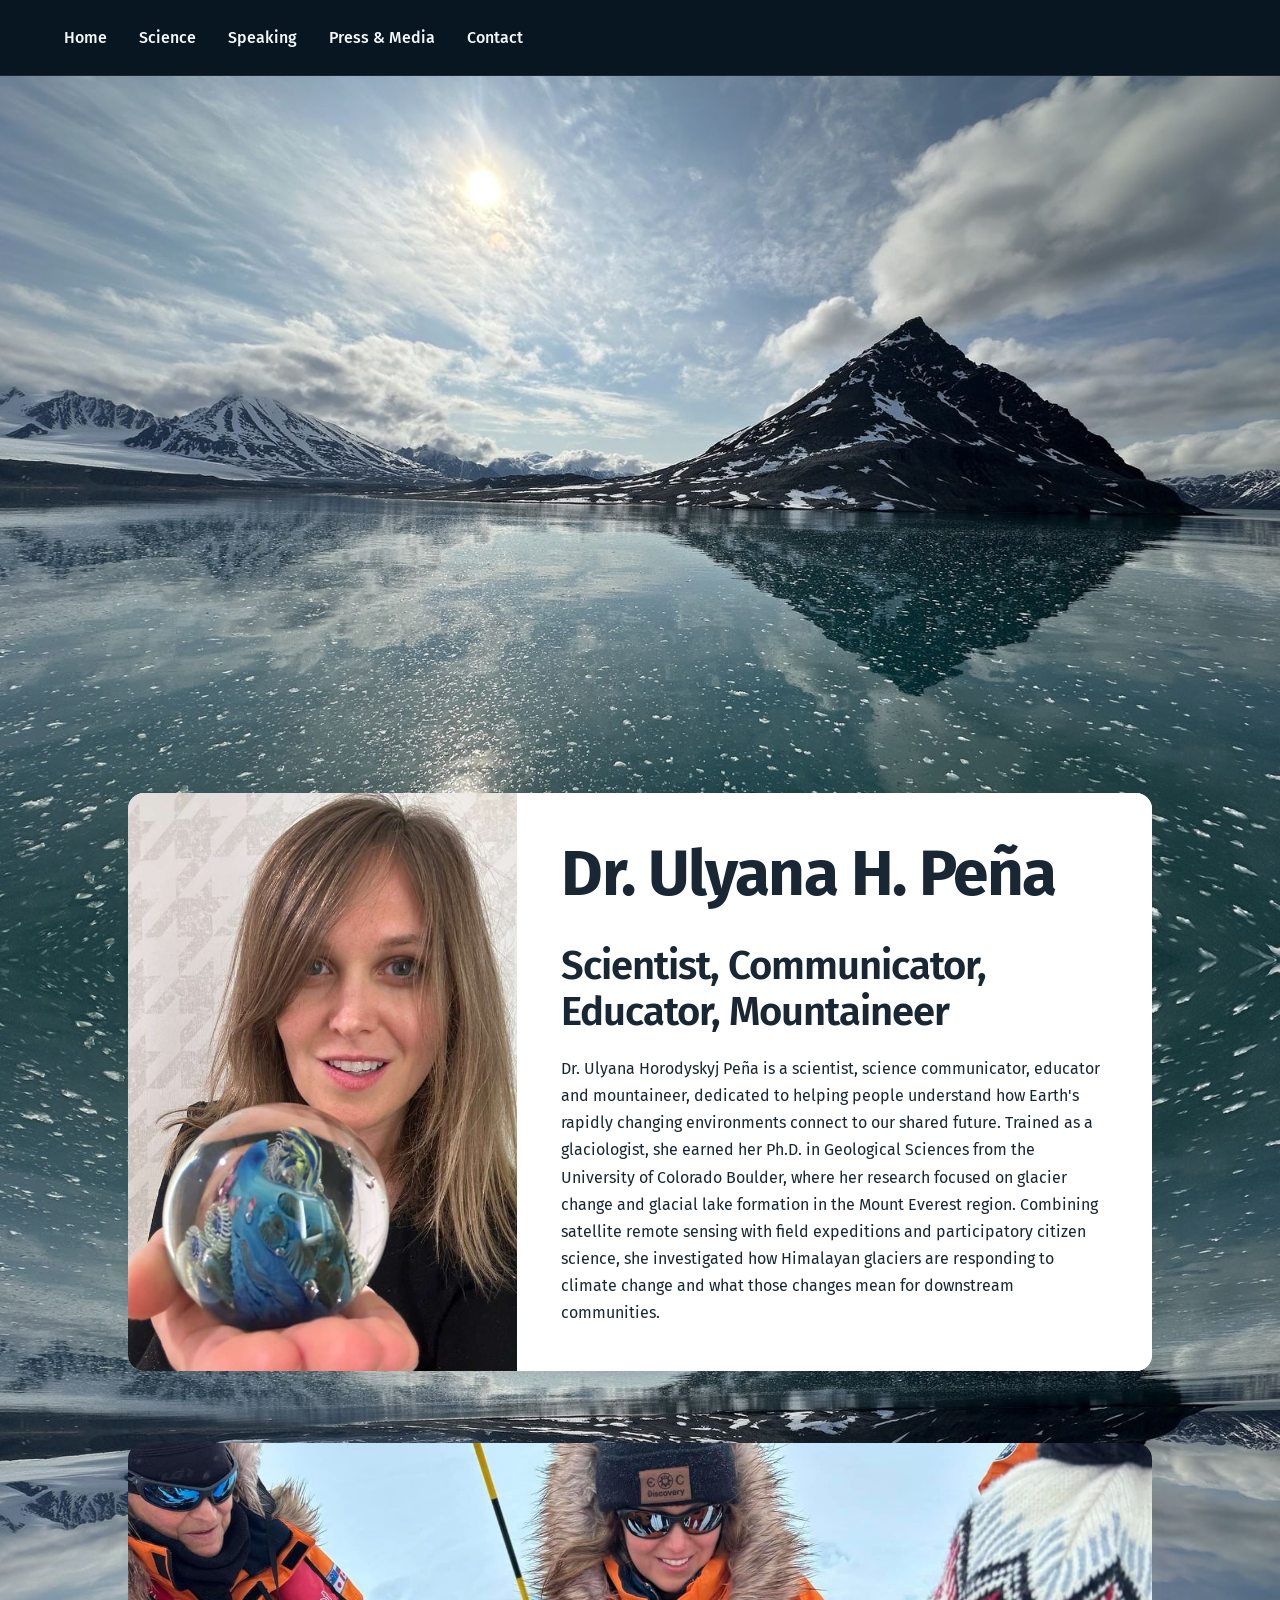
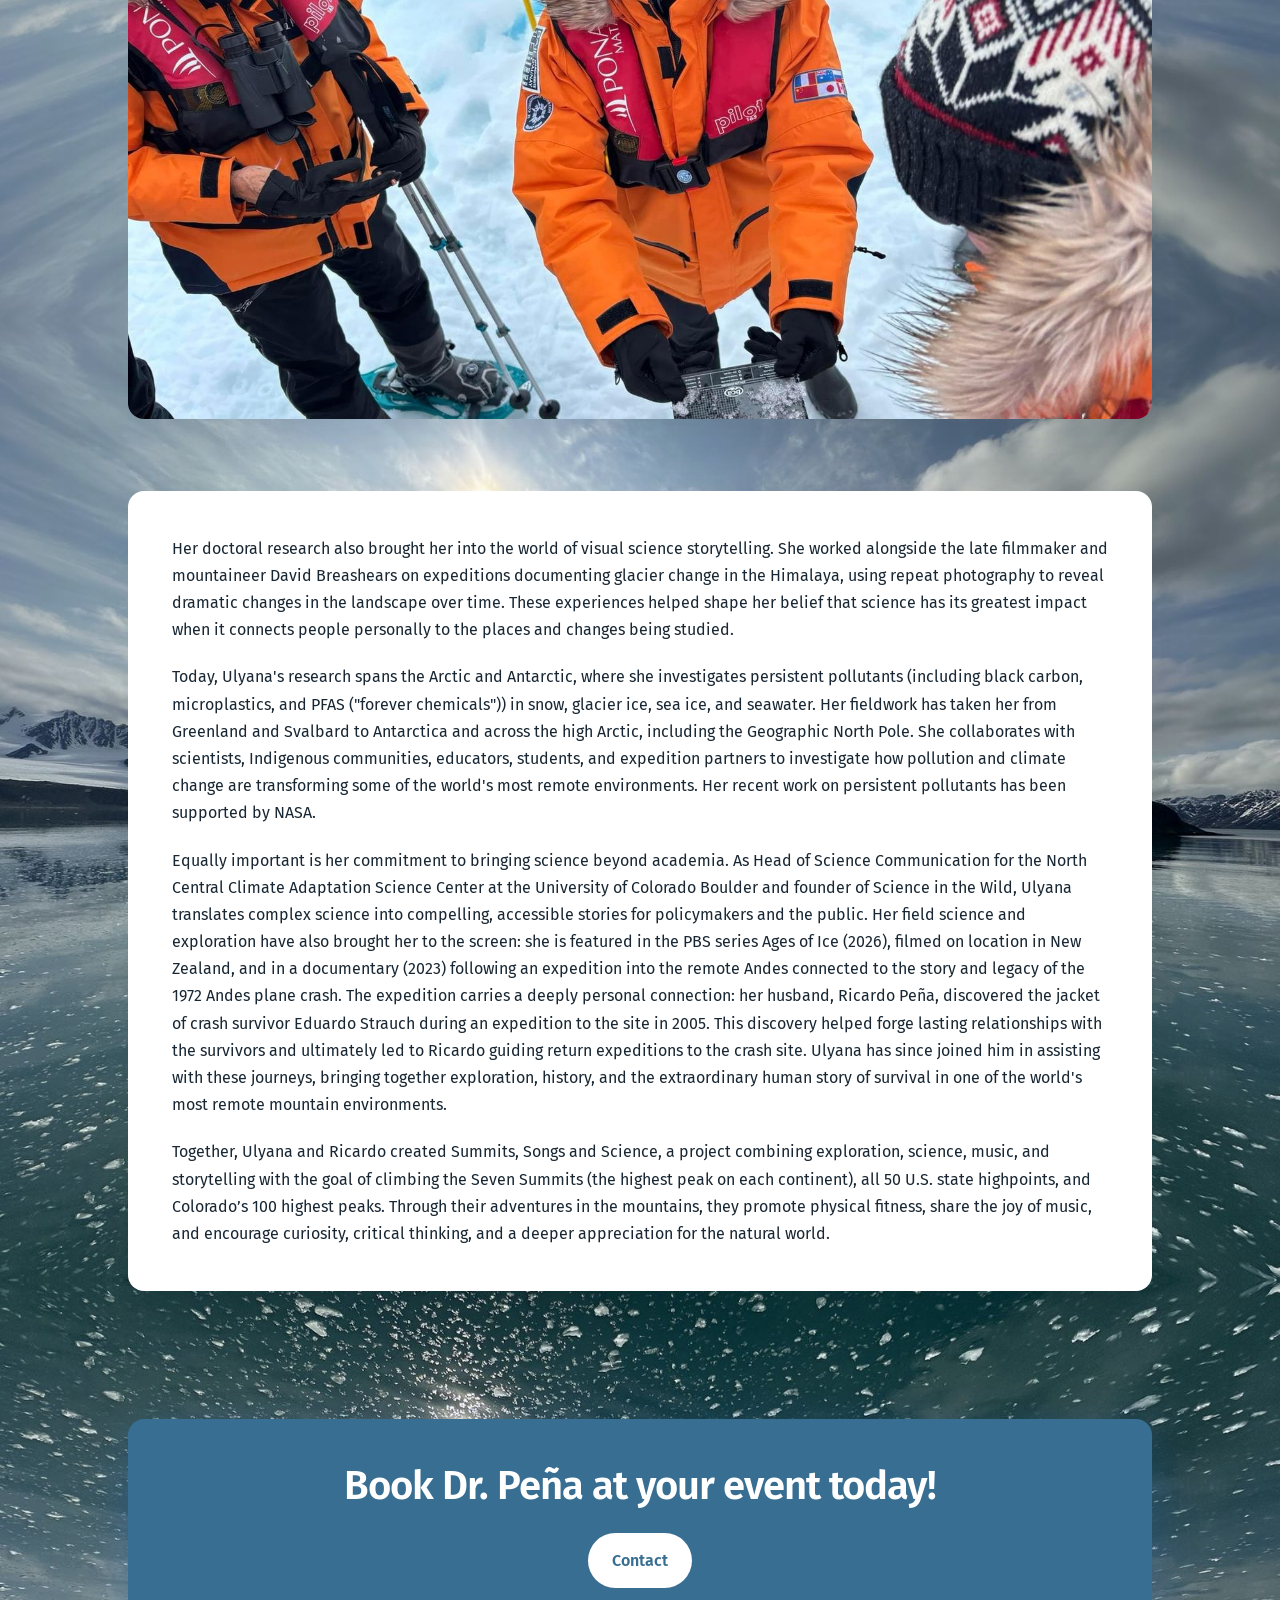
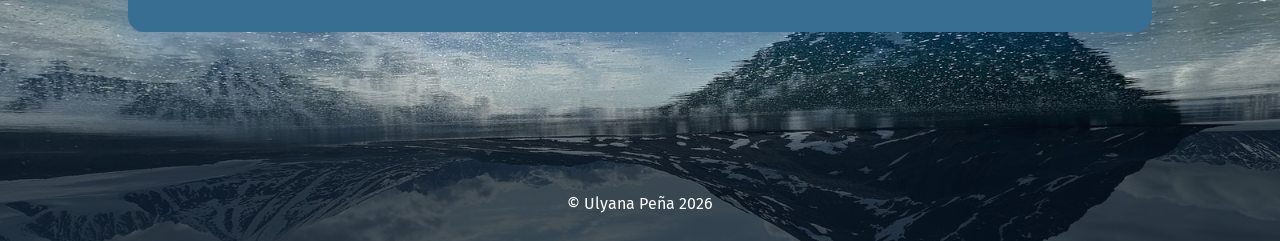
==== index.html @ f9adf06c "Contact and Home page updated and small imgs Co-authored-by: Cursor <cursoragent@cursor.com>" ====
<!DOCTYPE html>
<html lang="en">
<head>
    <meta charset="UTF-8">
    <meta name="viewport" content="width=device-width, initial-scale=1.0">
    <title>Ulyana H Peña</title>
    <link rel="preconnect" href="https://fonts.googleapis.com">
    <link rel="preconnect" href="https://fonts.gstatic.com" crossorigin>
    <link href="https://fonts.googleapis.com/css2?family=Fira+Sans:ital,wght@0,100;0,200;0,300;0,400;0,500;0,600;0,700;0,800;0,900;1,100;1,200;1,300;1,400;1,500;1,600;1,700;1,800;1,900&display=swap" rel="stylesheet">
    <link rel="stylesheet" href="styles.css">
</head>
<body id="home">
   <nav>
        <a href="index.html">Home</a>
        <a href="science.html">Science</a>
        <a href="speaking.html">Speaking</a>
        <a href="press-and-media.html">Press &amp; Media</a>
        <a href="contact.html">Contact</a>
   </nav>
   <main>
        <section class="about block-container">
            <article class="photo-text-block">
                <div class="photo-block">
                    <img src="img/small/home-ulyana.jpg" alt="Dr. Ulyana Peña holding a glass globe">
                </div>
                <div class="text-block">
                    <h1>Dr. Ulyana H. Peña</h1>
                    <h2>Scientist, Communicator, Educator, Mountaineer</h2>
                    <p>Dr. Ulyana Horodyskyj Peña is a scientist, science communicator, educator and mountaineer, dedicated to helping people understand how Earth's rapidly changing environments connect to our shared future. Trained as a glaciologist, she earned her Ph.D. in Geological Sciences from the University of Colorado Boulder, where her research focused on glacier change and glacial lake formation in the Mount Everest region. Combining satellite remote sensing with field expeditions and participatory citizen science, she investigated how Himalayan glaciers are responding to climate change and what those changes mean for downstream communities.</p>
                </div>
            </article>

            <div class="photo-block">
                <img src="img/small/home-sampling.jpg" alt="Researchers collecting samples on Arctic sea ice">
            </div>

            <article class="text-block">
                <p>Her doctoral research also brought her into the world of visual science storytelling. She worked alongside the late filmmaker and mountaineer David Breashears on expeditions documenting glacier change in the Himalaya, using repeat photography to reveal dramatic changes in the landscape over time. These experiences helped shape her belief that science has its greatest impact when it connects people personally to the places and changes being studied.</p>
                <p>Today, Ulyana's research spans the Arctic and Antarctic, where she investigates persistent pollutants (including black carbon, microplastics, and PFAS ("forever chemicals")) in snow, glacier ice, sea ice, and seawater. Her fieldwork has taken her from Greenland and Svalbard to Antarctica and across the high Arctic, including the Geographic North Pole. She collaborates with scientists, Indigenous communities, educators, students, and expedition partners to investigate how pollution and climate change are transforming some of the world's most remote environments. Her recent work on persistent pollutants has been supported by NASA.</p>
                <p>Equally important is her commitment to bringing science beyond academia. As Head of Science Communication for the North Central Climate Adaptation Science Center at the University of Colorado Boulder and founder of Science in the Wild, Ulyana translates complex science into compelling, accessible stories for policymakers and the public. Her field science and exploration have also brought her to the screen: she is featured in the PBS series Ages of Ice (2026), filmed on location in New Zealand, and in a documentary (2023) following an expedition into the remote Andes connected to the story and legacy of the 1972 Andes plane crash. The expedition carries a deeply personal connection: her husband, Ricardo Peña, discovered the jacket of crash survivor Eduardo Strauch during an expedition to the site in 2005. This discovery helped forge lasting relationships with the survivors and ultimately led to Ricardo guiding return expeditions to the crash site. Ulyana has since joined him in assisting with these journeys, bringing together exploration, history, and the extraordinary human story of survival in one of the world's most remote mountain environments.</p>
                <p>Together, Ulyana and Ricardo created Summits, Songs and Science, a project combining exploration, science, music, and storytelling with the goal of climbing the Seven Summits (the highest peak on each continent), all 50 U.S. state highpoints, and Colorado’s 100 highest peaks. Through their adventures in the mountains, they promote physical fitness, share the joy of music, and encourage curiosity, critical thinking, and a deeper appreciation for the natural world.</p>
            </article>
        </section>
        <section class="card booking-card">
            <h2>Book Dr. Peña at your event today!</h2>
            <form action="contact.html">
                <button class="button" type="submit">Contact</button>
            </form>
        </section>
   </main>
   <footer>
        <p>&copy; Ulyana Peña 2026</p>
   </footer>
    
</body>
</html>
---- styles.css ----
:root {
    --color-deep-sky-blue: #386e92;
    --card-background: #ffffff;
    --card-radius: 1rem;
    --card-shadow: 0 0.75rem 2.5rem rgba(24, 39, 51, 0.07);
    --content-width: 72rem;
    --page-gutter: clamp(1.25rem, 5vw, 4rem);
    --section-spacing: clamp(4rem, 8vw, 7rem);
}

*,
*::before,
*::after {
    box-sizing: border-box;
}

html {
    line-height: 1.7;
}

body {
    display: flex;
    min-height: 100vh;
    flex-direction: column;
    margin: 0;
    color: #182733;
    background: #f6f7f8;
    font-family: "Fira Sans", sans-serif;
    font-size: 1rem;
    font-weight: 400;
}

nav {
    display: flex;
    flex-wrap: wrap;
    gap: 1rem 2rem;
    align-items: center;
    padding: 1.5rem max(var(--page-gutter), calc((100% - var(--content-width)) / 2));
    background: #081622;
    border-bottom: 1px solid rgba(255, 255, 255, 0.08);
}

nav a {
    color: #f5f8fa;
    font-weight: 500;
    text-decoration: none;
}

nav a:hover,
nav a:focus-visible {
    color: #82cfff;
}

main {
    flex: 1;
    width: min(100% - (2 * var(--page-gutter)), var(--content-width));
    margin-inline: auto;
    padding-block: var(--section-spacing);
}

main > section + section,
.science > section + section,
.press > section + section {
    margin-top: var(--section-spacing);
}

h1,
h2,
h3 {
    margin-top: 0;
    line-height: 1.15;
    letter-spacing: -0.025em;
}

h1 {
    margin-bottom: 2rem;
    font-size: clamp(2.5rem, 7vw, 4.5rem);
    font-weight: 700;
}

h2 {
    margin-bottom: 1.25rem;
    font-size: clamp(1.75rem, 4vw, 2.5rem);
    font-weight: 600;
}

h3 {
    margin-bottom: 1rem;
    font-size: clamp(1.25rem, 2.5vw, 1.6rem);
    font-weight: 600;
}

p,
ul {
    margin-top: 0;
    margin-bottom: 1.25rem;
}

li + li {
    margin-top: 1rem;
}

a {
    color: var(--color-deep-sky-blue);
    text-underline-offset: 0.2em;
}

footer {
    position: relative;
    padding: 1.5rem var(--page-gutter);
    color: #ffffff;
    text-align: center;
    background: rgba(8, 22, 34, 0.72);
}

footer::before {
    position: absolute;
    right: 0;
    bottom: 100%;
    left: 0;
    height: 6rem;
    background: linear-gradient(
        to top,
        rgba(8, 22, 34, 0.72) 0%,
        rgba(8, 22, 34, 0.55) 30%,
        rgba(8, 22, 34, 0.25) 60%,
        rgba(8, 22, 34, 0.07) 82%,
        rgba(8, 22, 34, 0) 100%
    );
    content: "";
    pointer-events: none;
}

footer p {
    margin: 0;
}

.card {
    margin-block: 2rem;
    padding: clamp(1.5rem, 4vw, 2.75rem);
    overflow: hidden;
    background: var(--card-background);
    border: 0;
    border-radius: var(--card-radius);
    box-shadow: var(--card-shadow);
}

.card > :first-child {
    margin-top: 0;
}

.card > :last-child {
    margin-bottom: 0;
}

.card img {
    display: block;
    width: 100%;
    height: auto;
    margin-bottom: 1.5rem;
    border-radius: calc(var(--card-radius) / 2);
    object-fit: cover;
}

.card > a {
    display: inline-block;
    margin-top: 0.75rem;
    font-weight: 500;
}

.block-container {
    display: flex;
    flex-direction: column;
    gap: clamp(1.5rem, 4vw, 2.5rem);
}

.photo-block,
.text-block,
.photo-text-block {
    overflow: hidden;
    border-radius: var(--card-radius);
}

.block-container > .photo-block,
.block-container > .text-block,
.photo-text-block {
    box-shadow: var(--card-shadow);
}

.photo-block img {
    display: block;
    width: 100%;
    height: 100%;
    object-fit: cover;
}

.text-block {
    padding: clamp(1.5rem, 4vw, 2.75rem);
    background: var(--card-background);
}

.text-block > :first-child {
    margin-top: 0;
}

.text-block > :last-child {
    margin-bottom: 0;
}

.photo-text-block {
    display: flex;
    background: var(--card-background);
}

.photo-text-block > .photo-block {
    flex: 0 0 38%;
    border-radius: 0;
}

.photo-text-block > .text-block {
    flex: 1;
    border-radius: 0;
}

.photo-text-block h1 {
    font-size: clamp(2.25rem, 5vw, 4rem);
}

.block-container > .photo-block img {
    aspect-ratio: 16 / 9;
}

@media (max-width: 48rem) {
    .photo-text-block {
        flex-direction: column;
    }

    .photo-text-block > .photo-block {
        flex-basis: auto;
    }

    .photo-text-block > .photo-block img {
        max-height: 32rem;
        aspect-ratio: 4 / 5;
    }
}

.contact.card {
    width: min(100%, 34rem);
    margin-inline: auto;
    padding: clamp(1.5rem, 3vw, 2rem);
    color: #ffffff;
    background: var(--color-deep-sky-blue);
    box-shadow: 0 1rem 3rem rgba(7, 89, 199, 0.24);
}

.contact.card h1 {
    margin-bottom: 1rem;
    font-size: clamp(2.25rem, 5vw, 3.25rem);
    text-align: center;
}

.contact.card address {
    font-style: normal;
}

.contact.card address p {
    margin-bottom: 0.35rem;
}

.contact.card address p:last-child {
    margin-bottom: 0;
}

.contact.card a {
    color: #ffffff;
}

.speaking__topic.card,
.science__research-item.card,
.science__exploration-item.card,
.science__essay.card,
.press__feature.card {
    min-height: calc(100% - 4rem);
}

.booking-card.card {
    color: #ffffff;
    text-align: center;
    background: var(--color-deep-sky-blue);
    box-shadow: 0 1rem 3rem rgba(7, 89, 199, 0.24);
}

.booking-card.card form {
    margin-top: 1.5rem;
}

.booking-card .button {
    color: var(--color-deep-sky-blue);
    background: #ffffff;
}

.booking-card .button:hover,
.booking-card .button:focus-visible {
    color: #043d8d;
    background: #eaf2ff;
}

.button {
    padding: 0.85rem 1.5rem;
    color: #ffffff;
    background: var(--color-deep-sky-blue);
    border: 0;
    border-radius: 999px;
    font: inherit;
    font-weight: 600;
    cursor: pointer;
}

.button:hover,
.button:focus-visible {
    background: #194d5b;
}


body#home,
body#contact {
    min-height: 100vh;
    background-position: center;
    background-size: cover;
    background-repeat: no-repeat;
}

body#home {
    background-image: url(img/small/landscape-home-alternating.jpg);
    background-position: center top;
    background-repeat: repeat-y;
    background-size: 100% auto;
}

body#home main {
    width: min(100% - (2 * var(--page-gutter)), 64rem);
    padding-top: max(
        var(--section-spacing),
        calc(min(75vw, 85vh) - 3rem)
    );
}

body#home .block-container {
    gap: clamp(2.5rem, 6vw, 4.5rem);
}

body#home main > section + section {
    margin-top: clamp(5rem, 10vw, 8rem);
}

body#contact {
    background-image: url(img/small/contact-ocean.jpg);
}
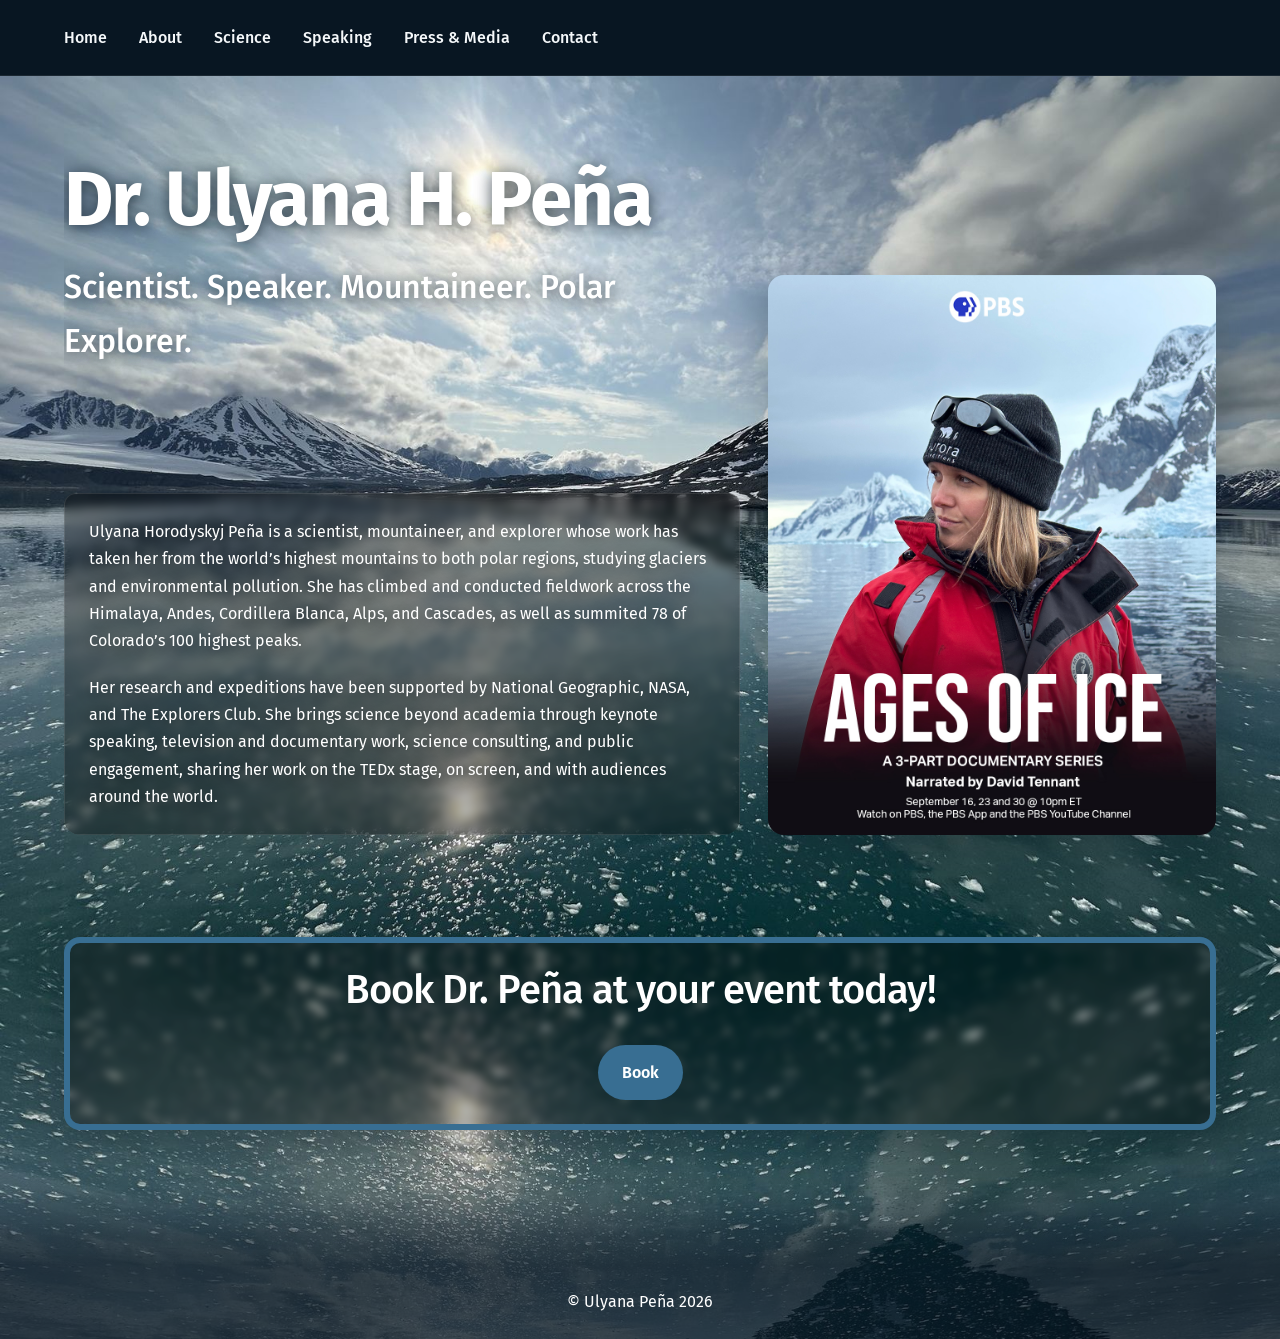
==== commit 4a2b2b53: "Home and About" ====
--- a/index.html
+++ b/index.html
@@ -12,41 +12,33 @@
 <body id="home">
    <nav>
         <a href="index.html">Home</a>
+        <a href="about.html">About</a>
         <a href="science.html">Science</a>
         <a href="speaking.html">Speaking</a>
         <a href="press-and-media.html">Press &amp; Media</a>
         <a href="contact.html">Contact</a>
    </nav>
    <main>
-        <section class="about block-container">
-            <article class="photo-text-block">
-                <div class="photo-block">
-                    <img src="img/small/home-ulyana.jpg" alt="Dr. Ulyana Peña holding a glass globe">
+        <section class="home-intro">
+            <div class="text-block">
+                <div class="home-hero__text">
+                    <h1>Dr. Ulyana H. Peña</h1>
+                    <p>Scientist. Speaker. Mountaineer. Polar Explorer.</p>
                 </div>
-                <div class="text-block">
-                    <h1>Dr. Ulyana H. Peña</h1>
-                    <h2>Scientist, Communicator, Educator, Mountaineer</h2>
-                    <p>Dr. Ulyana Horodyskyj Peña is a scientist, science communicator, educator and mountaineer, dedicated to helping people understand how Earth's rapidly changing environments connect to our shared future. Trained as a glaciologist, she earned her Ph.D. in Geological Sciences from the University of Colorado Boulder, where her research focused on glacier change and glacial lake formation in the Mount Everest region. Combining satellite remote sensing with field expeditions and participatory citizen science, she investigated how Himalayan glaciers are responding to climate change and what those changes mean for downstream communities.</p>
+                <div class="home-bio">
+                    <p>Ulyana Horodyskyj Peña is a scientist, mountaineer, and explorer whose work has taken her from the world’s highest mountains to both polar regions, studying glaciers and environmental pollution. She has climbed and conducted fieldwork across the Himalaya, Andes, Cordillera Blanca, Alps, and Cascades, as well as summited 78 of Colorado’s 100 highest peaks.</p>
+                    <p>Her research and expeditions have been supported by National Geographic, NASA, and The Explorers Club. She brings science beyond academia through keynote speaking, television and documentary work, science consulting, and public engagement, sharing her work on the TEDx stage, on screen, and with audiences around the world.</p>
                 </div>
-            </article>
+            </div>
+            <div class="photo-block">
+                <img src="img/small/AOI_Social_PBS_Dr Ulyana Horodyskyj Peña.jpg" alt="Dr. Ulyana Peña featured in the PBS documentary series Ages of Ice">
+            </div>
+        </section>
 
-            <div class="photo-block">
-                <img src="img/small/home-sampling.jpg" alt="Researchers collecting samples on Arctic sea ice">
-            </div>
-
-            <article class="text-block">
-                <p>Her doctoral research also brought her into the world of visual science storytelling. She worked alongside the late filmmaker and mountaineer David Breashears on expeditions documenting glacier change in the Himalaya, using repeat photography to reveal dramatic changes in the landscape over time. These experiences helped shape her belief that science has its greatest impact when it connects people personally to the places and changes being studied.</p>
-                <p>Today, Ulyana's research spans the Arctic and Antarctic, where she investigates persistent pollutants (including black carbon, microplastics, and PFAS ("forever chemicals")) in snow, glacier ice, sea ice, and seawater. Her fieldwork has taken her from Greenland and Svalbard to Antarctica and across the high Arctic, including the Geographic North Pole. She collaborates with scientists, Indigenous communities, educators, students, and expedition partners to investigate how pollution and climate change are transforming some of the world's most remote environments. Her recent work on persistent pollutants has been supported by NASA.</p>
-                <p>Equally important is her commitment to bringing science beyond academia. As Head of Science Communication for the North Central Climate Adaptation Science Center at the University of Colorado Boulder and founder of Science in the Wild, Ulyana translates complex science into compelling, accessible stories for policymakers and the public. Her field science and exploration have also brought her to the screen: she is featured in the PBS series Ages of Ice (2026), filmed on location in New Zealand, and in a documentary (2023) following an expedition into the remote Andes connected to the story and legacy of the 1972 Andes plane crash. The expedition carries a deeply personal connection: her husband, Ricardo Peña, discovered the jacket of crash survivor Eduardo Strauch during an expedition to the site in 2005. This discovery helped forge lasting relationships with the survivors and ultimately led to Ricardo guiding return expeditions to the crash site. Ulyana has since joined him in assisting with these journeys, bringing together exploration, history, and the extraordinary human story of survival in one of the world's most remote mountain environments.</p>
-                <p>Together, Ulyana and Ricardo created Summits, Songs and Science, a project combining exploration, science, music, and storytelling with the goal of climbing the Seven Summits (the highest peak on each continent), all 50 U.S. state highpoints, and Colorado’s 100 highest peaks. Through their adventures in the mountains, they promote physical fitness, share the joy of music, and encourage curiosity, critical thinking, and a deeper appreciation for the natural world.</p>
-            </article>
-        </section>
-        <section class="card booking-card">
+        <a class="card booking-card" href="contact.html">
             <h2>Book Dr. Peña at your event today!</h2>
-            <form action="contact.html">
-                <button class="button" type="submit">Contact</button>
-            </form>
-        </section>
+            <span class="button">Book</span>
+        </a>
    </main>
    <footer>
         <p>&copy; Ulyana Peña 2026</p>
--- a/styles.css
+++ b/styles.css
@@ -210,6 +210,7 @@
 .photo-text-block {
     display: flex;
     background: var(--card-background);
+    border: 1px solid rgba(7, 89, 199, 0.18);
 }
 
 .photo-text-block > .photo-block {
@@ -220,6 +221,18 @@
 .photo-text-block > .text-block {
     flex: 1;
     border-radius: 0;
+}
+
+.photo-text-block--stacked {
+    flex-direction: column;
+}
+
+.photo-text-block--stacked > .photo-block {
+    flex-basis: auto;
+}
+
+.photo-text-block--stacked > .photo-block img {
+    aspect-ratio: 16 / 9;
 }
 
 .photo-text-block h1 {
@@ -285,25 +298,45 @@
 }
 
 .booking-card.card {
+    display: block;
+    box-sizing: border-box;
+    width: 100%;
+    margin-top: clamp(4rem, 8vw, 7rem);
+    padding: clamp(1rem, 2vw, 1.5rem);
     color: #ffffff;
     text-align: center;
+    text-decoration: none;
+    background: rgba(0, 0, 0, 0.3);
+    border: 6px solid var(--color-deep-sky-blue);
+    box-shadow: 0 1rem 3rem rgba(8, 22, 34, 0.24);
+    -webkit-backdrop-filter: blur(4px);
+    backdrop-filter: blur(4px);
+    transition: box-shadow 180ms ease;
+}
+
+.booking-card.card:hover,
+.booking-card.card:focus-visible,
+.booking-card.card:focus-within {
+    box-shadow:
+        inset 0 0 0 3px var(--color-deep-sky-blue),
+        0 1rem 3rem rgba(8, 22, 34, 0.3);
+}
+
+.booking-card.card h2 {
+    font-weight: 500;
+}
+
+.booking-card .button {
+    display: inline-block;
+    margin-top: 0.75rem;
+    color: #ffffff;
     background: var(--color-deep-sky-blue);
-    box-shadow: 0 1rem 3rem rgba(7, 89, 199, 0.24);
-}
-
-.booking-card.card form {
-    margin-top: 1.5rem;
-}
-
-.booking-card .button {
-    color: var(--color-deep-sky-blue);
-    background: #ffffff;
 }
 
 .booking-card .button:hover,
 .booking-card .button:focus-visible {
-    color: #043d8d;
-    background: #eaf2ff;
+    color: #ffffff;
+    background: var(--color-deep-sky-blue);
 }
 
 .button {
@@ -339,18 +372,96 @@
 }
 
 body#home main {
+    padding-top: 0;
+}
+
+.home-hero__text {
+    margin-bottom: clamp(3rem, 6vw, 5rem);
+    padding-block: clamp(1.5rem, 4vw, 3rem);
+    color: inherit;
+    text-align: left;
+}
+
+.home-hero__text h1 {
+    margin-bottom: 1rem;
+    font-size: clamp(3rem, 6vw, 4.75rem);
+}
+
+.home-hero__text p {
+    margin: 0;
+    font-size: clamp(1.25rem, 2.5vw, 2rem);
+    font-weight: 500;
+}
+
+.home-bio {
+    margin-top: auto;
+    padding: clamp(1rem, 2.5vw, 1.5rem);
+    background: rgba(0, 0, 0, 0.3);
+    border: 1px solid rgba(255, 255, 255, 0.1);
+    border-radius: 0.75rem;
+    backdrop-filter: blur(4px);
+}
+
+.home-bio > :last-child {
+    margin-bottom: 0;
+}
+
+.home-intro {
+    display: grid;
+    grid-template-columns: minmax(0, 3fr) minmax(18rem, 2fr);
+    min-height: max(28rem, calc(min(75vw, 85vh) - 5rem));
+    gap: clamp(1rem, 2vw, 2rem);
+    align-items: stretch;
+}
+
+.home-intro > .text-block {
+    display: flex;
+    flex-direction: column;
+    padding: 2rem 0 0;
+    color: #ffffff;
+    background: transparent;
+    text-shadow: 0 0.15rem 1rem rgba(8, 22, 34, 0.8);
+}
+
+.home-intro > .photo-block {
+    width: min(100%, 28rem);
+    height: auto;
+    align-self: end;
+    justify-self: end;
+    border-radius: var(--card-radius);
+    box-shadow: 0 1rem 3rem rgba(8, 22, 34, 0.3);
+}
+
+.home-intro > .photo-block img {
+    height: auto;
+    object-position: center;
+}
+
+@media (max-width: 48rem) {
+    .home-intro {
+        grid-template-columns: 1fr;
+        padding-block: 3rem;
+    }
+
+    .home-intro > .photo-block {
+        width: min(100%, 28rem);
+        justify-self: center;
+    }
+
+    .home-intro > .photo-block img {
+        height: auto;
+    }
+}
+
+body#about main {
     width: min(100% - (2 * var(--page-gutter)), 64rem);
-    padding-top: max(
-        var(--section-spacing),
-        calc(min(75vw, 85vh) - 3rem)
-    );
-}
-
-body#home .block-container {
+}
+
+body#about .block-container {
     gap: clamp(2.5rem, 6vw, 4.5rem);
 }
 
-body#home main > section + section {
+body#about main > section + section {
     margin-top: clamp(5rem, 10vw, 8rem);
 }
 
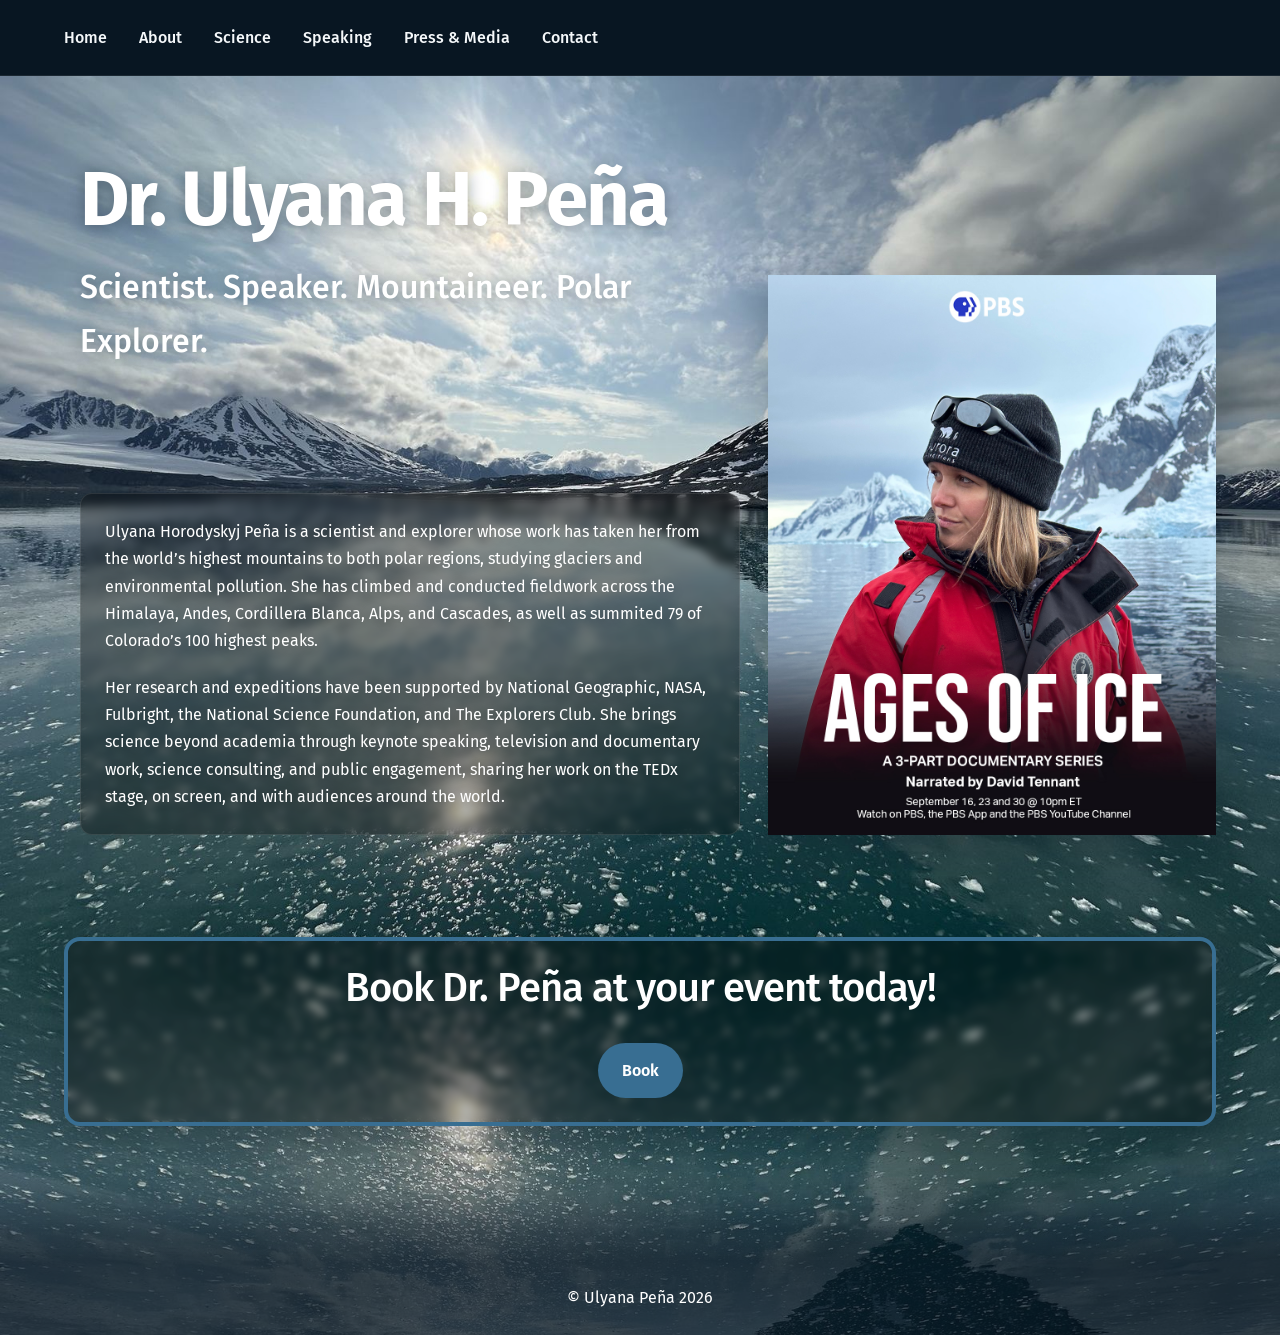
==== commit c0d678b9: "Update biography details for Dr. Ulyana H. Peña" ====
--- a/index.html
+++ b/index.html
@@ -26,8 +26,8 @@
                     <p>Scientist. Speaker. Mountaineer. Polar Explorer.</p>
                 </div>
                 <div class="home-bio">
-                    <p>Ulyana Horodyskyj Peña is a scientist, mountaineer, and explorer whose work has taken her from the world’s highest mountains to both polar regions, studying glaciers and environmental pollution. She has climbed and conducted fieldwork across the Himalaya, Andes, Cordillera Blanca, Alps, and Cascades, as well as summited 78 of Colorado’s 100 highest peaks.</p>
-                    <p>Her research and expeditions have been supported by National Geographic, NASA, and The Explorers Club. She brings science beyond academia through keynote speaking, television and documentary work, science consulting, and public engagement, sharing her work on the TEDx stage, on screen, and with audiences around the world.</p>
+                    <p>Ulyana Horodyskyj Peña is a scientist and explorer whose work has taken her from the world’s highest mountains to both polar regions, studying glaciers and environmental pollution. She has climbed and conducted fieldwork across the Himalaya, Andes, Cordillera Blanca, Alps, and Cascades, as well as summited 79 of Colorado’s 100 highest peaks.</p>
+                    <p>Her research and expeditions have been supported by National Geographic, NASA, Fulbright, the National Science Foundation, and The Explorers Club. She brings science beyond academia through keynote speaking, television and documentary work, science consulting, and public engagement, sharing her work on the TEDx stage, on screen, and with audiences around the world.</p>
                 </div>
             </div>
             <div class="photo-block">
@@ -45,4 +45,4 @@
    </footer>
     
 </body>
-</html>+</html>
--- a/styles.css
+++ b/styles.css
@@ -6,6 +6,7 @@
     --content-width: 72rem;
     --page-gutter: clamp(1.25rem, 5vw, 4rem);
     --section-spacing: clamp(4rem, 8vw, 7rem);
+    --card-gap: clamp(1.5rem, 4vw, 2.5rem);
 }
 
 *,
@@ -24,7 +25,13 @@
     flex-direction: column;
     margin: 0;
     color: #182733;
-    background: #f6f7f8;
+    background-color: #f6f7f8;
+    background-image:
+        linear-gradient(rgba(255, 255, 255, 0.8), rgba(255, 255, 255, 0.8)),
+        url(img/small/landscape-home-alternating.jpg);
+    background-position: center top;
+    background-repeat: repeat-y;
+    background-size: 100% auto;
     font-family: "Fira Sans", sans-serif;
     font-size: 1rem;
     font-weight: 400;
@@ -58,10 +65,18 @@
     padding-block: var(--section-spacing);
 }
 
-main > section + section,
+main > section + section {
+    margin-top: var(--section-spacing);
+}
+
 .science > section + section,
 .press > section + section {
-    margin-top: var(--section-spacing);
+    margin-top: calc(var(--card-gap) * 2);
+}
+
+.science h2,
+.press h2 {
+    margin-bottom: 0.65rem;
 }
 
 h1,
@@ -139,7 +154,8 @@
     margin-block: 2rem;
     padding: clamp(1.5rem, 4vw, 2.75rem);
     overflow: hidden;
-    background: var(--card-background);
+    color: #ffffff;
+    background: #000000;
     border: 0;
     border-radius: var(--card-radius);
     box-shadow: var(--card-shadow);
@@ -162,6 +178,10 @@
     object-fit: cover;
 }
 
+.card a {
+    color: #ffffff;
+}
+
 .card > a {
     display: inline-block;
     margin-top: 0.75rem;
@@ -259,12 +279,20 @@
 }
 
 .contact.card {
+    display: flex;
     width: min(100%, 34rem);
-    margin-inline: auto;
-    padding: clamp(1.5rem, 3vw, 2rem);
-    color: #ffffff;
-    background: var(--color-deep-sky-blue);
-    box-shadow: 0 1rem 3rem rgba(7, 89, 199, 0.24);
+    min-height: 20rem;
+    flex-direction: column;
+    justify-content: center;
+    margin: auto;
+    padding: clamp(1.5rem, 4vw, 3rem);
+    color: #ffffff;
+    background: rgba(0, 0, 0, 0.3);
+    border: 1px solid rgba(255, 255, 255, 0.1);
+    border-radius: var(--card-radius);
+    box-shadow: 0 1rem 3rem rgba(8, 22, 34, 0.28);
+    -webkit-backdrop-filter: blur(4px);
+    backdrop-filter: blur(4px);
 }
 
 .contact.card h1 {
@@ -274,6 +302,8 @@
 }
 
 .contact.card address {
+    width: min(100%, 28rem);
+    margin-inline: auto;
     font-style: normal;
 }
 
@@ -289,13 +319,80 @@
     color: #ffffff;
 }
 
-.speaking__topic.card,
-.science__research-item.card,
-.science__exploration-item.card,
-.science__essay.card,
-.press__feature.card {
-    min-height: calc(100% - 4rem);
-}
+.card-grid {
+    display: grid;
+    grid-template-columns: 1fr;
+    gap: var(--card-gap);
+}
+
+.card-grid > .card,
+.card-grid > .photo-text-block {
+    margin: 0;
+    min-height: 100%;
+}
+
+@media (min-width: 48rem) {
+    .card-grid {
+        grid-template-columns: 1fr 1fr;
+    }
+}
+
+.press__tedx-card,
+.science__essay {
+    grid-column: 1 / -1;
+}
+
+.press__video {
+    position: relative;
+    margin-top: 1rem;
+    overflow: hidden;
+    aspect-ratio: 16 / 9;
+    border-radius: calc(var(--card-radius) / 2);
+}
+
+.press__video iframe {
+    position: absolute;
+    inset: 0;
+    width: 100%;
+    height: 100%;
+    border: 0;
+}
+
+.speaking__topics {
+    margin-top: 0.65rem;
+}
+
+.speaking__topic.card {
+    display: flex;
+    aspect-ratio: 1;
+    flex-direction: column;
+    justify-content: center;
+    margin-block: 0;
+    color: inherit;
+    text-align: center;
+    text-decoration: none;
+}
+
+.speaking__topic.card h2 {
+    margin-bottom: 0.75rem;
+}
+
+.speaking__topic.card p {
+    margin-bottom: 0;
+}
+
+.speaking__topic--full {
+    aspect-ratio: auto;
+    min-height: 0;
+    color: inherit;
+    text-decoration: none;
+    grid-column: 1 / -1;
+}
+
+.speaking__topic--full .text-block {
+    text-align: center;
+}
+
 
 .booking-card.card {
     display: block;
@@ -307,19 +404,21 @@
     text-align: center;
     text-decoration: none;
     background: rgba(0, 0, 0, 0.3);
-    border: 6px solid var(--color-deep-sky-blue);
-    box-shadow: 0 1rem 3rem rgba(8, 22, 34, 0.24);
+    border: 4px solid var(--color-deep-sky-blue);
+    box-shadow:
+        inset 0 0 0 0 var(--color-deep-sky-blue),
+        0 1rem 3rem rgba(8, 22, 34, 0.24);
     -webkit-backdrop-filter: blur(4px);
     backdrop-filter: blur(4px);
-    transition: box-shadow 180ms ease;
+    transition: box-shadow 80ms ease;
 }
 
 .booking-card.card:hover,
 .booking-card.card:focus-visible,
 .booking-card.card:focus-within {
     box-shadow:
-        inset 0 0 0 3px var(--color-deep-sky-blue),
-        0 1rem 3rem rgba(8, 22, 34, 0.3);
+        inset 0 0 0 2px var(--color-deep-sky-blue),
+        0 1rem 3rem rgba(8, 22, 34, 0.4);
 }
 
 .booking-card.card h2 {
@@ -369,6 +468,10 @@
     background-position: center top;
     background-repeat: repeat-y;
     background-size: 100% auto;
+}
+
+body#contact {
+    background-image: url(img/small/contact-ocean.jpg);
 }
 
 body#home main {
@@ -417,10 +520,11 @@
 .home-intro > .text-block {
     display: flex;
     flex-direction: column;
-    padding: 2rem 0 0;
+    overflow: visible;
+    padding: 2rem 0 0 1rem;
     color: #ffffff;
     background: transparent;
-    text-shadow: 0 0.15rem 1rem rgba(8, 22, 34, 0.8);
+    text-shadow: 0 0.15rem 1rem rgba(8, 22, 34, 0.4);
 }
 
 .home-intro > .photo-block {
@@ -428,7 +532,7 @@
     height: auto;
     align-self: end;
     justify-self: end;
-    border-radius: var(--card-radius);
+    border-radius: 0;
     box-shadow: 0 1rem 3rem rgba(8, 22, 34, 0.3);
 }
 
@@ -465,6 +569,9 @@
     margin-top: clamp(5rem, 10vw, 8rem);
 }
 
-body#contact {
-    background-image: url(img/small/contact-ocean.jpg);
-}
+body#contact main {
+    display: grid;
+    width: 100%;
+    padding: var(--page-gutter);
+    place-items: center;
+}
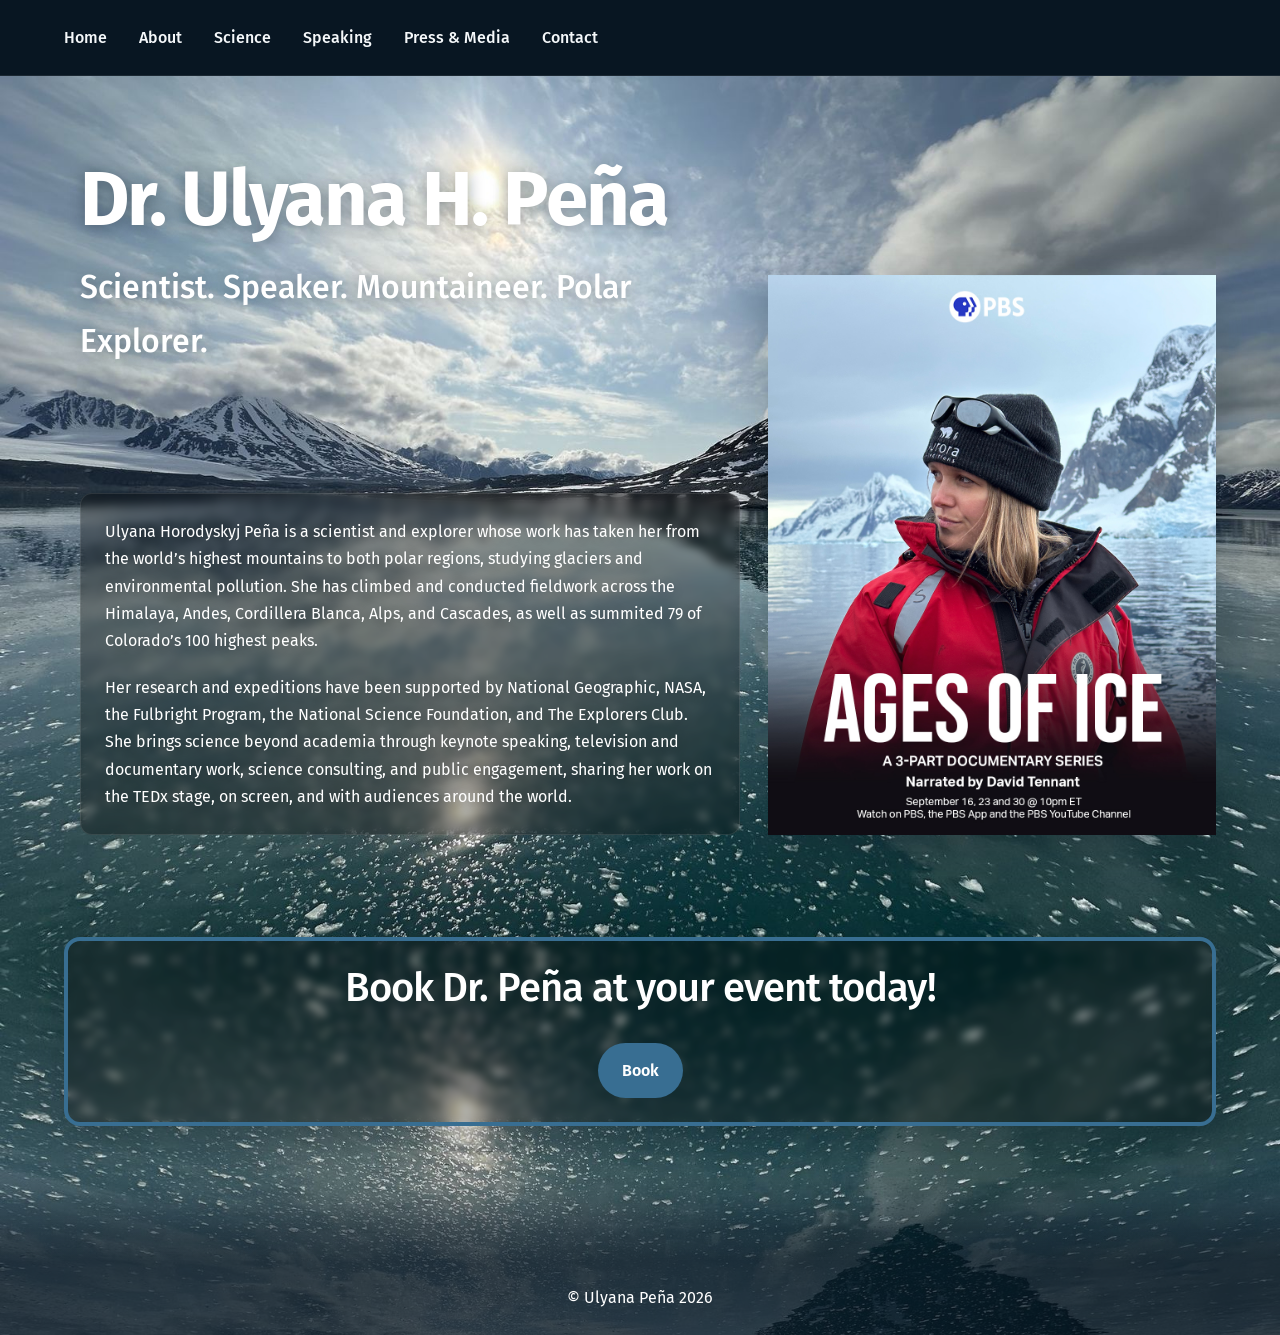
==== commit 7399b101: "Update funding sources in bio paragraph" ====
--- a/index.html
+++ b/index.html
@@ -27,7 +27,7 @@
                 </div>
                 <div class="home-bio">
                     <p>Ulyana Horodyskyj Peña is a scientist and explorer whose work has taken her from the world’s highest mountains to both polar regions, studying glaciers and environmental pollution. She has climbed and conducted fieldwork across the Himalaya, Andes, Cordillera Blanca, Alps, and Cascades, as well as summited 79 of Colorado’s 100 highest peaks.</p>
-                    <p>Her research and expeditions have been supported by National Geographic, NASA, Fulbright, the National Science Foundation, and The Explorers Club. She brings science beyond academia through keynote speaking, television and documentary work, science consulting, and public engagement, sharing her work on the TEDx stage, on screen, and with audiences around the world.</p>
+                    <p>Her research and expeditions have been supported by National Geographic, NASA, the Fulbright Program, the National Science Foundation, and The Explorers Club. She brings science beyond academia through keynote speaking, television and documentary work, science consulting, and public engagement, sharing her work on the TEDx stage, on screen, and with audiences around the world.</p>
                 </div>
             </div>
             <div class="photo-block">
